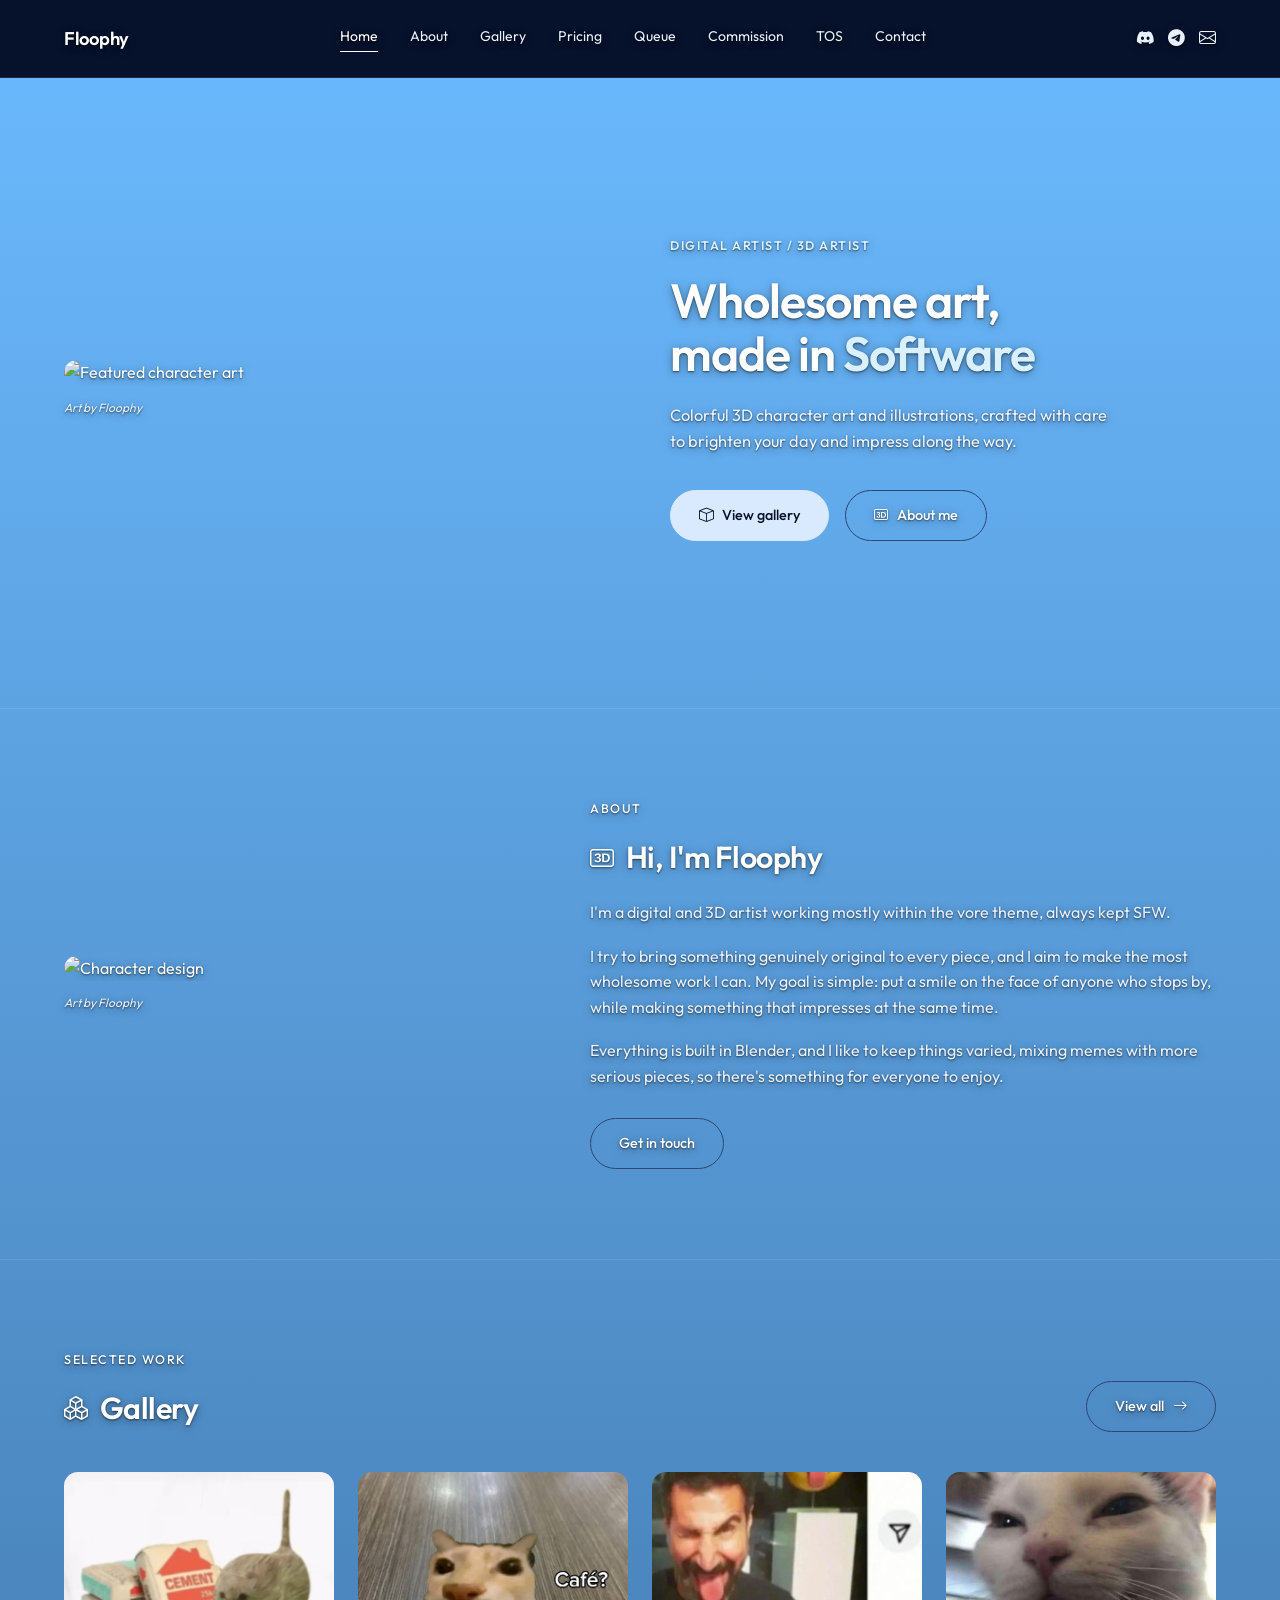
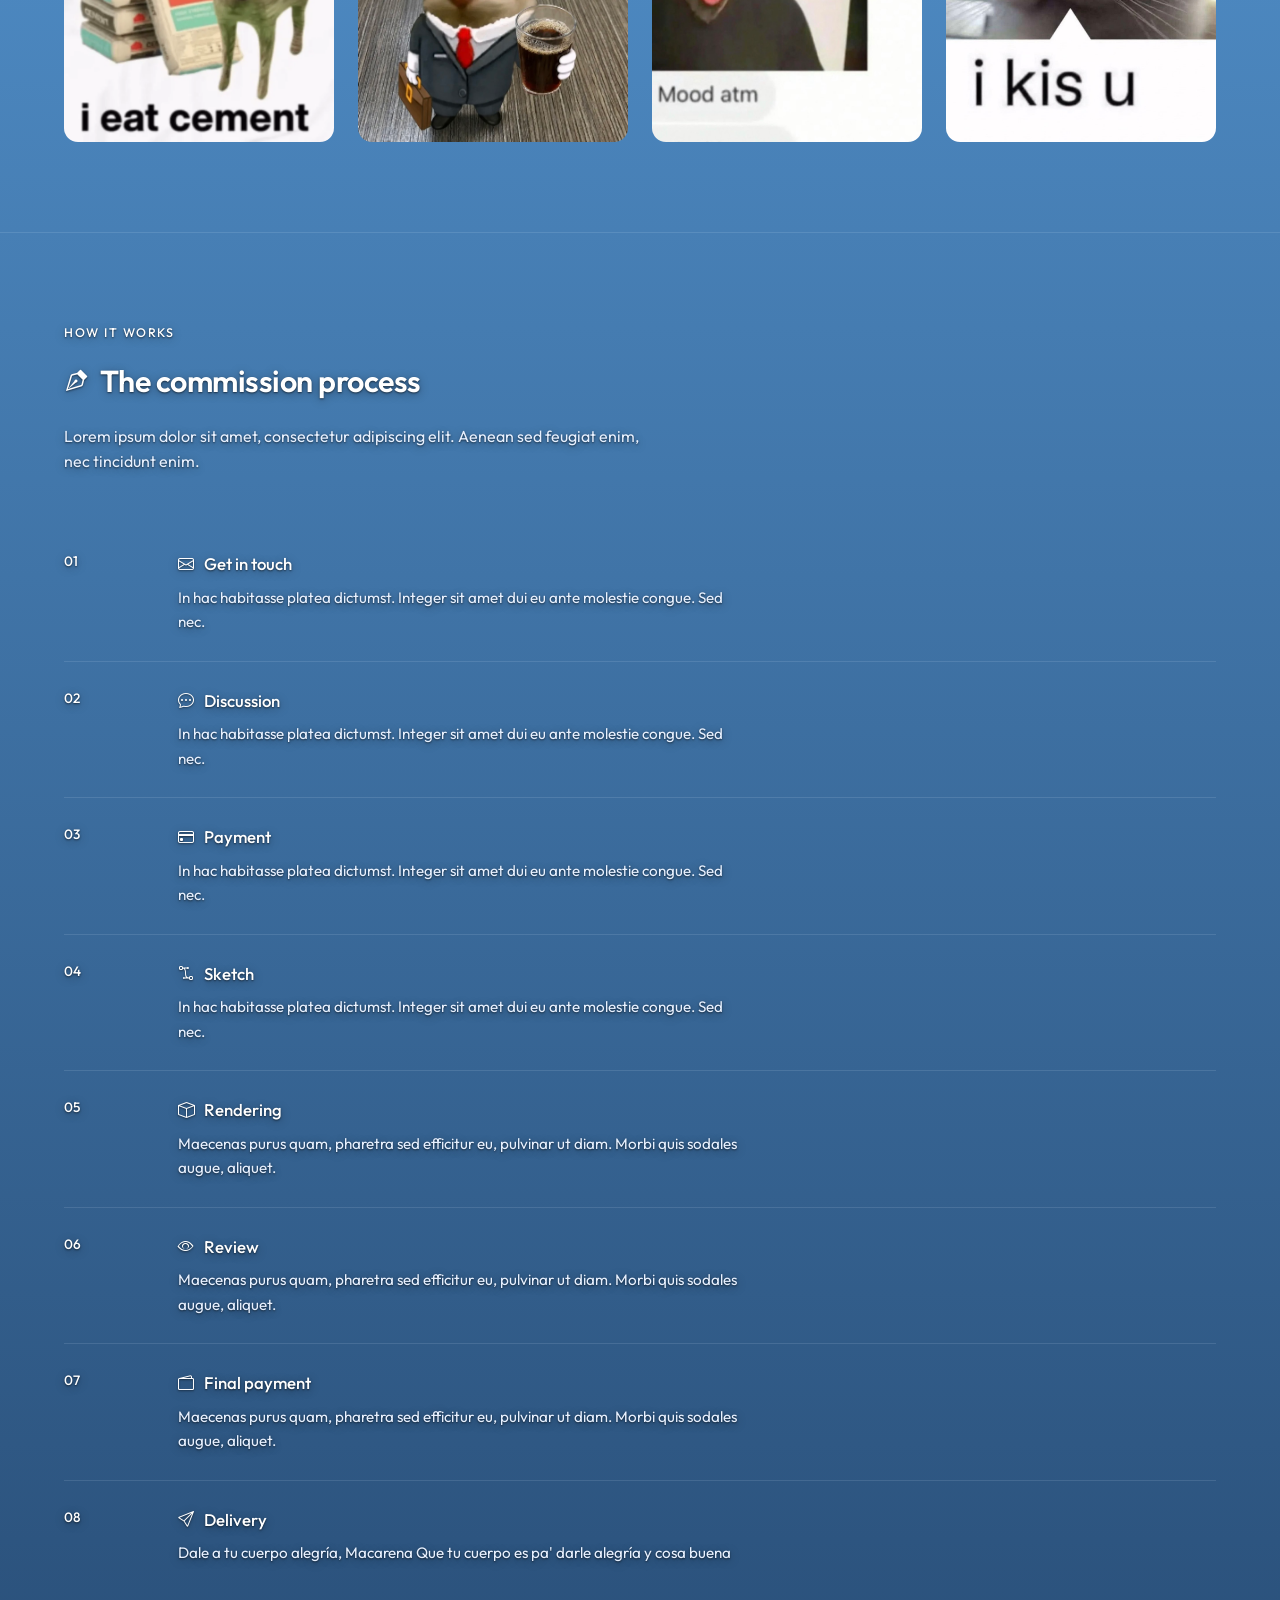
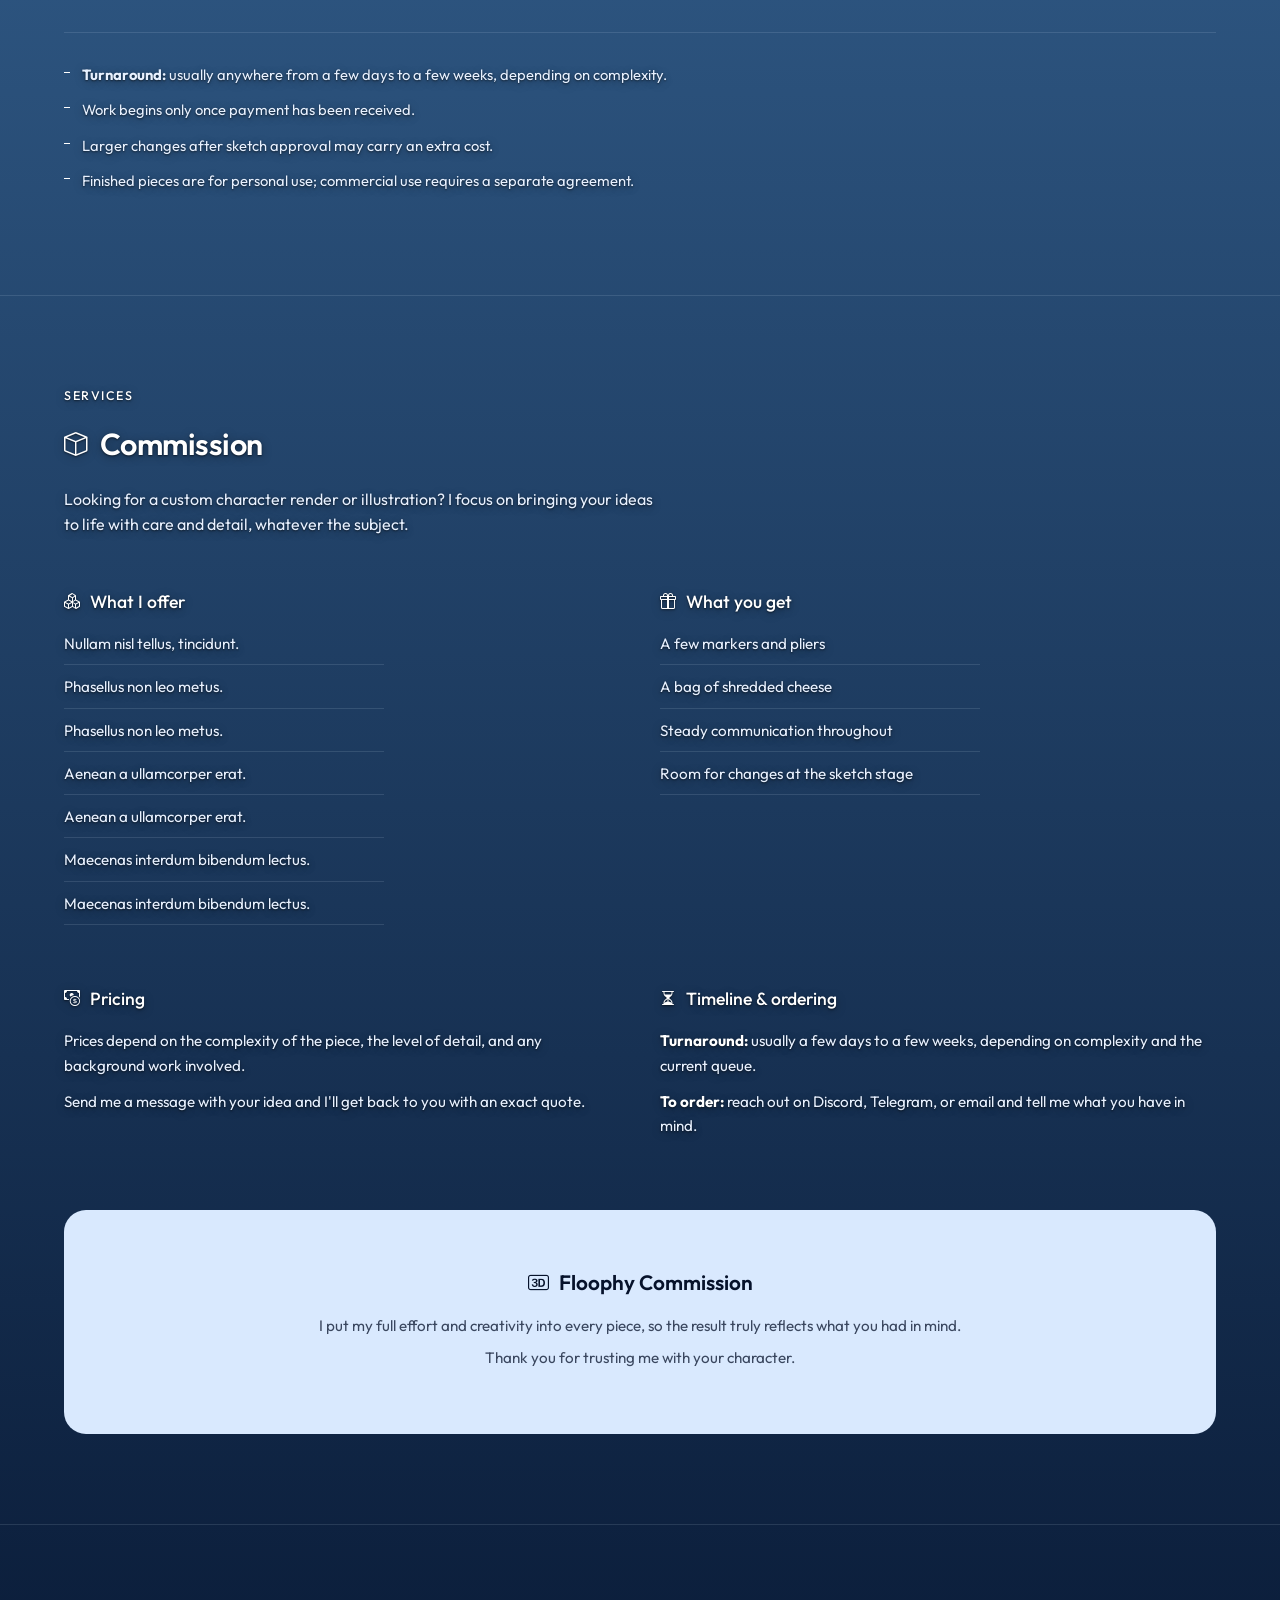
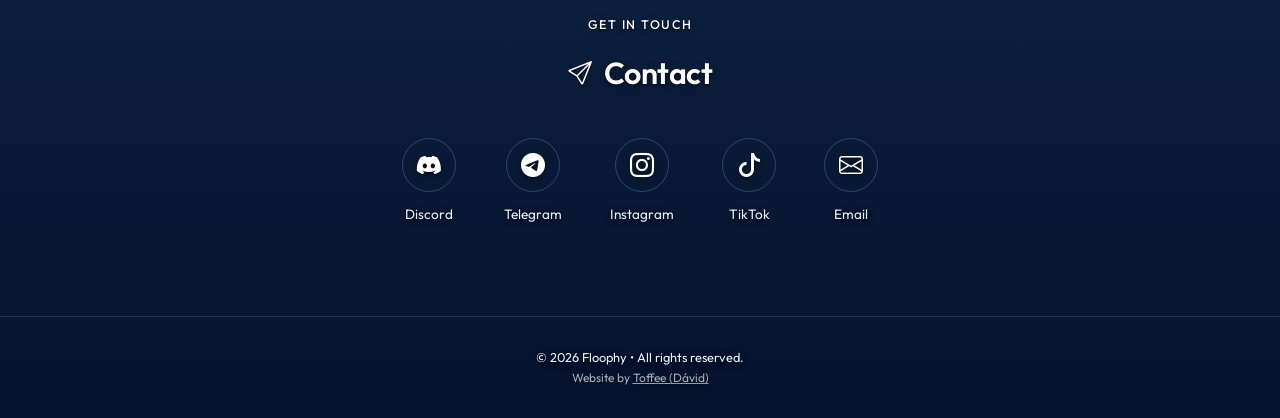
==== index.html @ da4ba575 "Add files via upload" ====
<!DOCTYPE html>
<html lang="en">

<head>
    <meta charset="UTF-8">
    <meta name="viewport" content="width=device-width, initial-scale=1.0">
    <title>Floophy | Digital Artist</title>
    <meta name="theme-color" content="#D9E9FE">
    <meta property="og:type" content="website">
    <meta property="og:url" content="https://floophy.hu/">
    <meta property="og:title" content="Floophy | Digital Artist">
    <meta property="og:description" content="Colorful, wholesome 3D character art made in Software.">
    <meta name="twitter:card" content="summary_large_image">
    <meta name="twitter:url" content="https://floophy.hu/">
    <meta name="twitter:title" content="Floophy | Digital Artist">
    <meta name="twitter:description" content="Colorful, wholesome 3D character art made in Blender.">
    <link href="https://fonts.googleapis.com/css2?family=Outfit:wght@300;400;500;600;700&display=swap" rel="stylesheet">
    <link rel="stylesheet" href="https://cdn.jsdelivr.net/npm/bootstrap-icons@1.11.1/font/bootstrap-icons.css">
    <link rel="stylesheet" href="style.css">
</head>

<body>

    <nav>
        <div class="nav-logo">
            <a href="#">Floophy</a>
        </div>

        <button class="mobile-menu-btn" id="menu-btn">
            <i class="bi bi-list"></i>
        </button>

        <div class="nav-links" id="nav-links">
            <a href="#home" class="active">Home</a>
            <a href="#about">About</a>
            <a href="gallery.html">Gallery</a>
            <a href="prices.html">Pricing</a>
            <a href="queue.html">Queue</a>
            <a href="#commission">Commission</a>
            <a href="tos.html">TOS</a>
            <a href="#contact">Contact</a>
        </div>

        <div class="nav-actions">
            <div class="nav-socials">
                <a href="https://discord.com/" target="_blank"><i class="bi bi-discord"></i></a>
                <a href="https://t.me/" target="_blank"><i class="bi bi-telegram"></i></a>
                <a href="mailto:hello@floophy.hu"><i class="bi bi-envelope"></i></a>
            </div>
        </div>
    </nav>

    <div class="hero" id="home">
        <div class="hero-left">
            <img src="https://placehold.co/640x800" alt="Featured character art" class="hero-img">
            <p class="credit">Art by Floophy</p>
        </div>
        <div class="hero-right">
            <div class="hero-eyebrow">Digital artist / 3D artist</div>
            <h1 class="hero-title">Wholesome art,<br>made in <span>Software</span></h1>
            <p class="hero-subtitle">Colorful 3D character art and illustrations, crafted with care to brighten your day
                and impress along the way.</p>
            <div class="btn-group">
                <a href="gallery.html" class="btn btn-primary"><i class="bi bi-box"></i> View gallery</a>
                <a href="#about" class="btn btn-outline"><i class="bi bi-badge-3d"></i> About me</a>
            </div>
        </div>
    </div>

    <section id="about">
        <div class="about-layout">
            <div class="about-img-container">
                <img src="https://placehold.co/520x650" alt="Character design" class="about-img">
                <p class="credit">Art by Floophy</p>
            </div>
            <div class="about-text">
                <div class="section-eyebrow">About</div>
                <h2 class="section-title"><i class="bi bi-badge-3d"></i> Hi, I'm Floophy</h2>
                <p>I'm a digital and 3D artist working mostly within the vore theme, always kept SFW.</p>
                <p>I try to bring something genuinely original to every piece, and I aim to make the most wholesome work
                    I can. My goal is simple: put a smile on the face of anyone who stops by, while making something
                    that impresses at the same time.</p>
                <p>Everything is built in Blender, and I like to keep things varied, mixing memes with more serious
                    pieces, so there's something for everyone to enjoy.</p>
                <a href="#contact" class="btn btn-outline">Get in touch</a>
            </div>
        </div>
    </section>

    <section id="gallery-preview">
        <div class="gallery-preview-header">
            <div>
                <div class="section-eyebrow">Selected work</div>
                <h2 class="section-title"><i class="bi bi-boxes"></i> Gallery</h2>
            </div>
            <a href="gallery.html" class="btn btn-outline">
                View all <i class="bi bi-arrow-right"></i>
            </a>
        </div>
        <div class="gallery-grid" id="preview-grid">
        </div>
    </section>

    <section id="commission">
        <div class="section-eyebrow">How it works</div>
        <h2 class="section-title"><i class="bi bi-vector-pen"></i> The commission process</h2>
        <p class="section-intro">Lorem ipsum dolor sit amet, consectetur adipiscing elit. Aenean sed feugiat enim, nec
            tincidunt enim. </p>

        <div class="process-list">
            <div class="process-row">
                <div class="process-num">01</div>
                <div>
                    <h3><i class="bi bi-envelope"></i> Get in touch</h3>
                    <p>In hac habitasse platea dictumst. Integer sit amet dui eu ante molestie congue. Sed nec.</p>
                </div>
            </div>
            <div class="process-row">
                <div class="process-num">02</div>
                <div>
                    <h3><i class="bi bi-chat-dots"></i> Discussion</h3>
                    <p>In hac habitasse platea dictumst. Integer sit amet dui eu ante molestie congue. Sed nec.</p>
                </div>
            </div>
            <div class="process-row">
                <div class="process-num">03</div>
                <div>
                    <h3><i class="bi bi-credit-card"></i> Payment</h3>
                    <p>In hac habitasse platea dictumst. Integer sit amet dui eu ante molestie congue. Sed nec.</p>
                </div>
            </div>
            <div class="process-row">
                <div class="process-num">04</div>
                <div>
                    <h3><i class="bi bi-bezier2"></i> Sketch</h3>
                    <p>In hac habitasse platea dictumst. Integer sit amet dui eu ante molestie congue. Sed nec.</p>
                </div>
            </div>
            <div class="process-row">
                <div class="process-num">05</div>
                <div>
                    <h3><i class="bi bi-box"></i> Rendering</h3>
                    <p>Maecenas purus quam, pharetra sed efficitur eu, pulvinar ut diam. Morbi quis sodales augue,
                        aliquet.</p>
                </div>
            </div>
            <div class="process-row">
                <div class="process-num">06</div>
                <div>
                    <h3><i class="bi bi-eye"></i> Review</h3>
                    <p>Maecenas purus quam, pharetra sed efficitur eu, pulvinar ut diam. Morbi quis sodales augue,
                        aliquet.</p>
                </div>
            </div>
            <div class="process-row">
                <div class="process-num">07</div>
                <div>
                    <h3><i class="bi bi-wallet2"></i> Final payment</h3>
                    <p>Maecenas purus quam, pharetra sed efficitur eu, pulvinar ut diam. Morbi quis sodales augue,
                        aliquet.</p>
                </div>
            </div>
            <div class="process-row">
                <div class="process-num">08</div>
                <div>
                    <h3><i class="bi bi-send"></i> Delivery</h3>
                    <p>Dale a tu cuerpo alegría, Macarena Que tu cuerpo es pa' darle alegría y cosa buena</p>
                </div>
            </div>
        </div>

        <ul class="note-list">
            <li><strong>Turnaround:</strong> usually anywhere from a few days to a few weeks, depending on complexity.
            </li>
            <li>Work begins only once payment has been received.</li>
            <li>Larger changes after sketch approval may carry an extra cost.</li>
            <li>Finished pieces are for personal use; commercial use requires a separate agreement.</li>
        </ul>
    </section>

    <section id="commission-details">
        <div class="section-eyebrow">Services</div>
        <h2 class="section-title"><i class="bi bi-box"></i> Commission</h2>
        <p class="section-intro">Looking for a custom character render or illustration? I focus on bringing your ideas
            to life with care and detail, whatever the subject.</p>

        <div class="services-grid">
            <div class="service-block">
                <h3><i class="bi bi-boxes"></i> What I offer</h3>
                <ul>
                    <li>Nullam nisl tellus, tincidunt. </li>
                    <li>Phasellus non leo metus.</li>
                    <li>Phasellus non leo metus.</li>
                    <li>Aenean a ullamcorper erat.</li>
                    <li>Aenean a ullamcorper erat.</li>
                    <li>Maecenas interdum bibendum lectus.</li>
                    <li>Maecenas interdum bibendum lectus.</li>
                </ul>
            </div>

            <div class="service-block">
                <h3><i class="bi bi-gift"></i> What you get</h3>
                <ul>
                    <li>A few markers and pliers</li>
                    <li>A bag of shredded cheese</li>
                    <li>Steady communication throughout</li>
                    <li>Room for changes at the sketch stage</li>
                </ul>
            </div>

            <div class="service-block">
                <h3><i class="bi bi-cash-coin"></i> Pricing</h3>
                <p>Prices depend on the complexity of the piece, the level of detail, and any background work involved.
                </p>
                <p>Send me a message with your idea and I'll get back to you with an exact quote.</p>
            </div>

            <div class="service-block">
                <h3><i class="bi bi-hourglass-split"></i> Timeline & ordering</h3>
                <p><strong>Turnaround:</strong> usually a few days to a few weeks, depending on complexity and the
                    current queue.</p>
                <p><strong>To order:</strong> reach out on Discord, Telegram, or email and tell me what you have in
                    mind.</p>
            </div>
        </div>

        <div class="outro-banner">
            <h3><i class="bi bi-badge-3d"></i> Floophy Commission</h3>
            <p>I put my full effort and creativity into every piece, so the result truly reflects what you had in mind.
            </p>
            <p>Thank you for trusting me with your character.</p>
        </div>
    </section>

    <section id="contact" class="contact-section">
        <div class="section-eyebrow">Get in touch</div>
        <h2 class="section-title"><i class="bi bi-send"></i> Contact</h2>
        <div class="social-grid">
            <a href="#" class="social-item">
                <div class="icon"><i class="bi bi-discord"></i></div>
                <span>Discord</span>
            </a>
            <a href="#" class="social-item">
                <div class="icon"><i class="bi bi-telegram"></i></div>
                <span>Telegram</span>
            </a>
            <a href="#" class="social-item">
                <div class="icon"><i class="bi bi-instagram"></i></div>
                <span>Instagram</span>
            </a>
            <a href="#" class="social-item">
                <div class="icon"><i class="bi bi-tiktok"></i></div>
                <span>TikTok</span>
            </a>
            <a href="mailto:hello@floophy.hu" class="social-item">
                <div class="icon"><i class="bi bi-envelope"></i></div>
                <span>Email</span>
            </a>
        </div>
    </section>

    <footer>
        &copy; 2026 Floophy &bull; All rights reserved.<br>
        <span style="font-size: 0.75rem; opacity: 0.7;">Website by <a href="https://website.kkdavid.top" target="_blank"
                style="text-decoration: underline;">Toffee (Dávid)</a></span>
    </footer>
    <script src="main.js"></script>
    <script src="home.js"></script>
</body>

</html>
---- style.css ----
header, section, footer, aside, nav, article, main {
    display: block;
}

:root {
    --bg-page: #06122B;
    --bg-raised: #0B193E;
    --bg-inverse: #D9E9FE;
    --text-main: #ffffff;
    --text-muted: #e8f1ff;
    --text-on-inverse: #06122B;
    --line: #2E4575;
    --line-soft: rgba(217, 233, 254, 0.12);
    --accent: #ffffff;
    --accent-hover: #A7BADA;
    --accent-soft: #ffffff;
    --accent-soft-2: #2564CD;
    --accent-tertiary: #7492E8;
    --navy: #D9E9FE;
    --navy-deep: #A7BADA;
    --status-waiting: #e8f1ff;
    --status-sketch: #ffffff;
    --status-color: #e8f1ff;
    --status-done: #ffffff;
}

* {
    margin: 0;
    padding: 0;
    box-sizing: border-box;
    font-family: 'Outfit', sans-serif;
}

html {
    scroll-behavior: smooth;
    scroll-padding-top: 100px;
    overflow-x: clip;
}

body {
    background: linear-gradient(to bottom, #6bbaff 0%, #04122c 100%);
    color: var(--text-main);
    line-height: 1.6;
    overflow-x: clip;
    display: flex;
    flex-direction: column;
    min-height: 100vh;
    text-shadow: 0 1px 2px rgba(0, 0, 0, 0.55), 0 2px 10px rgba(0, 0, 0, 0.35);
}

img {
    max-width: 100%;
    height: auto;
}

a {
    text-decoration: none;
    color: inherit;
    transition: 0.25s;
}

nav {
    display: flex;
    justify-content: space-between;
    align-items: center;
    padding: 24px 5%;
    position: sticky;
    top: 0;
    z-index: 1000;
    background-color: var(--bg-page);
    border-bottom: 1px solid var(--line-soft);
    transition: transform 0.3s ease-in-out, background-color 0.25s ease;
}

.nav-hidden {
    transform: translateY(-100%);
}

.nav-logo {
    font-size: 1.15rem;
    font-weight: 600;
    letter-spacing: -0.3px;
    color: var(--text-main);
}

.nav-links {
    display: flex;
    gap: 32px;
    font-size: 0.88rem;
    align-items: center;
}

.nav-links a {
    color: var(--text-muted);
    padding-bottom: 4px;
    border-bottom: 1px solid transparent;
}

.nav-links a:hover, .nav-links a.active {
    color: var(--text-main);
    border-bottom-color: var(--accent);
}

.nav-actions {
    display: flex;
    align-items: center;
    gap: 18px;
}

.nav-socials {
    display: flex;
    gap: 14px;
}

.nav-socials a {
    color: var(--text-muted);
    font-size: 1.05rem;
}

.nav-socials a:hover {
    color: var(--accent);
}

.mobile-menu-btn {
    display: none;
    background: transparent;
    border: none;
    color: var(--text-main);
    font-size: 1.7rem;
    cursor: pointer;
}

.hero {
    display: flex;
    align-items: center;
    justify-content: space-between;
    gap: 60px;
    padding: 90px 5% 100px;
    min-height: 70vh;
}

.hero-left, .hero-right {
    flex: 1;
}

.hero-right {
    order: 2;
}

.hero-img {
    width: 100%;
    border-radius: 18px;
    display: block;
}

.credit {
    font-size: 0.75rem;
    color: var(--text-muted);
    margin-top: 12px;
    font-style: italic;
}

.hero-eyebrow {
    font-size: 0.78rem;
    letter-spacing: 1.5px;
    text-transform: uppercase;
    color: #d9f0ff;
    margin-bottom: 18px;
    font-weight: 600;
}

.hero-title {
    font-size: 3rem;
    font-weight: 600;
    letter-spacing: -1px;
    line-height: 1.1;
    color: var(--text-main);
    margin-bottom: 22px;
}

.hero-title span {
    color: #d9f0ff;
}

.hero-subtitle {
    font-size: 1.02rem;
    color: #f0f6ff;
    max-width: 440px;
    margin-bottom: 36px;
}

.btn-group {
    display: flex;
    gap: 16px;
}

.btn {
    padding: 13px 28px;
    border-radius: 30px;
    font-weight: 500;
    cursor: pointer;
    transition: 0.25s;
    display: inline-flex;
    align-items: center;
    gap: 9px;
    font-size: 0.9rem;
}

.btn-primary {
    background-color: var(--bg-inverse);
    color: var(--text-on-inverse);
    border: 1px solid var(--bg-inverse);
    text-shadow: none;
}

.btn-primary:hover {
    background-color: var(--accent-soft-2);
    border-color: var(--accent-soft-2);
    color: #fff;
    text-shadow: none;
}

.btn-outline {
    background-color: transparent;
    color: var(--text-main);
    border: 1px solid var(--line);
}

.btn-outline:hover {
    border-color: var(--accent);
    color: var(--accent);
}

section {
    padding: 90px 5%;
    border-top: 1px solid var(--line-soft);
}

.section-eyebrow {
    font-size: 0.78rem;
    letter-spacing: 1.5px;
    text-transform: uppercase;
    color: var(--accent);
    margin-bottom: 14px;
    font-weight: 500;
}

.section-title {
    font-size: 1.9rem;
    font-weight: 600;
    letter-spacing: -0.5px;
    margin-bottom: 18px;
    color: var(--text-main);
    display: flex;
    align-items: center;
    gap: 12px;
}

.section-title i {
    color: var(--accent);
    font-size: 1.5rem;
}

.section-intro {
    color: var(--text-muted);
    max-width: 600px;
    margin-bottom: 50px;
}

.about-layout {
    display: grid;
    grid-template-columns: 0.85fr 1.15fr;
    gap: 64px;
    align-items: center;
}

.about-img {
    width: 100%;
    border-radius: 18px;
    display: block;
}

.about-text p {
    margin-bottom: 18px;
    color: var(--text-muted);
}

.about-text p:last-of-type {
    margin-bottom: 28px;
}

.gallery-header {
    padding: 90px 5% 30px;
}

.gallery-header h1 {
    font-size: 2.4rem;
    font-weight: 600;
    letter-spacing: -1px;
    margin-bottom: 12px;
    color: var(--text-main);
    display: flex;
    align-items: center;
    gap: 14px;
}

.gallery-header h1 i {
    color: var(--accent);
    font-size: 1.9rem;
}

.gallery-header p {
    color: var(--text-muted);
    max-width: 560px;
}

.gallery-preview-header {
    display: flex;
    justify-content: space-between;
    align-items: flex-end;
    margin-bottom: 40px;
    flex-wrap: wrap;
    gap: 20px;
}

.gallery-preview-header .section-title {
    margin-bottom: 0;
}

.gallery-grid {
    display: grid;
    grid-template-columns: repeat(4, 1fr);
    gap: 24px;
}

.gallery-item {
    position: relative;
    border-radius: 14px;
    overflow: hidden;
    aspect-ratio: 1 / 1;
    cursor: pointer;
}

.gallery-item img {
    width: 100%;
    height: 100%;
    object-fit: cover;
    transition: 0.4s ease;
}

.gallery-item .overlay {
    position: absolute;
    inset: 0;
    background: linear-gradient(to top, rgba(6,18,43,0.82) 0%, transparent 50%);
    display: flex;
    flex-direction: column;
    justify-content: flex-end;
    padding: 16px;
    opacity: 0;
    transition: 0.25s ease;
}

.gallery-item .overlay span {
    font-size: 0.82rem;
    color: #fff;
    font-weight: 500;
}

.gallery-item .overlay i {
    color: var(--accent-soft);
    font-size: 0.72rem;
    font-style: normal;
}

.gallery-item:hover img {
    transform: scale(1.06);
}

.gallery-item:hover .overlay {
    opacity: 1;
}

.process-list {
    display: flex;
    flex-direction: column;
    margin-top: 10px;
}

.process-row {
    display: grid;
    grid-template-columns: 90px 1fr;
    gap: 24px;
    padding: 26px 0;
    border-top: 1px solid var(--line-soft);
}

.process-row:first-child {
    border-top: none;
}

.process-num {
    font-size: 0.85rem;
    color: var(--accent);
    font-weight: 500;
}

.process-row h3 {
    font-size: 1.05rem;
    font-weight: 500;
    color: var(--text-main);
    margin-bottom: 8px;
    display: flex;
    align-items: center;
    gap: 10px;
}

.process-row h3 i {
    color: var(--accent);
    font-size: 1rem;
}

.process-row p {
    color: var(--text-muted);
    font-size: 0.95rem;
    max-width: 560px;
}

.note-list {
    margin-top: 40px;
    padding-top: 30px;
    border-top: 1px solid var(--line-soft);
}

.note-list li {
    color: var(--text-muted);
    font-size: 0.92rem;
    margin-bottom: 12px;
    list-style: none;
    padding-left: 18px;
    position: relative;
}

.note-list li::before {
    content: "";
    position: absolute;
    left: 0;
    top: 9px;
    width: 6px;
    height: 1px;
    background-color: var(--accent);
}

.services-grid {
    display: grid;
    grid-template-columns: repeat(2, 1fr);
    gap: 50px 40px;
    margin-top: 10px;
}

.span-2 {
    grid-column: span 2;
}

.service-block h3 {
    color: var(--text-main);
    margin-bottom: 16px;
    font-size: 1.1rem;
    font-weight: 500;
    display: flex;
    align-items: center;
    gap: 10px;
}

.service-block h3 i {
    color: var(--accent);
    font-size: 1rem;
}

.service-block p {
    color: var(--text-muted);
    margin-bottom: 12px;
    font-size: 0.95rem;
}

.service-block strong {
    color: var(--text-main);
}

.service-block ul {
    list-style: none;
}

.service-block ul li {
    color: var(--text-muted);
    margin-bottom: 10px;
    font-size: 0.95rem;
    display: flex;
    justify-content: space-between;
    max-width: 320px;
    border-bottom: 1px solid var(--line-soft);
    padding-bottom: 8px;
}

.service-block ul li strong {
    color: var(--text-main);
}

.outro-banner {
    background-color: var(--bg-inverse);
    padding: 56px;
    border-radius: 22px;
    margin-top: 60px;
    text-align: center;
    text-shadow: none;
}

.outro-banner h3 {
    color: var(--text-on-inverse);
    margin-bottom: 14px;
    font-size: 1.3rem;
    font-weight: 600;
    display: flex;
    align-items: center;
    justify-content: center;
    gap: 10px;
}

.outro-banner p {
    color: var(--text-on-inverse);
    opacity: 0.75;
    margin-bottom: 8px;
    font-size: 0.95rem;
}

.contact-section {
    text-align: center;
}

.contact-section .section-title {
    justify-content: center;
}

.social-grid {
    display: flex;
    justify-content: center;
    gap: 48px;
    flex-wrap: wrap;
    margin-top: 40px;
}

.social-item {
    display: flex;
    flex-direction: column;
    align-items: center;
    gap: 12px;
}

.social-item .icon {
    width: 54px;
    height: 54px;
    border-radius: 50%;
    border: 1px solid var(--line);
    display: flex;
    align-items: center;
    justify-content: center;
    font-size: 1.5rem;
    color: var(--text-main);
    transition: 0.25s;
}

.social-item span {
    font-size: 0.85rem;
    color: var(--text-muted);
}

.social-item:hover .icon {
    border-color: var(--accent);
    color: var(--accent);
}

footer {
    text-align: center;
    padding: 30px;
    font-size: 0.8rem;
    color: var(--text-muted);
    margin-top: auto;
    border-top: 1px solid var(--line-soft);
}

.waitlist-list {
    display: flex;
    flex-direction: column;
    max-width: 760px;
    margin: 0 auto;
}

.waitlist-item {
    display: flex;
    justify-content: space-between;
    align-items: center;
    flex-wrap: wrap;
    gap: 15px;
    padding: 22px 0;
    border-top: 1px solid var(--line-soft);
}

.waitlist-item:first-child {
    border-top: none;
}

.waitlist-info h3 {
    color: var(--text-main);
    margin-bottom: 4px;
    font-size: 1.05rem;
    font-weight: 500;
}

.waitlist-info p {
    color: var(--text-muted);
    font-size: 0.92rem;
}

.waitlist-status {
    padding: 7px 16px;
    border-radius: 30px;
    font-size: 0.8rem;
    font-weight: 500;
    display: flex;
    align-items: center;
    gap: 7px;
    border: 1px solid currentColor;
}

.status-waiting { color: var(--status-waiting); }
.status-sketching { color: var(--status-sketch); }
.status-coloring { color: var(--status-color); }
.status-done { color: var(--status-done); }

.empty-state {
    text-align: center;
    padding: 70px 20px;
    border-top: 1px solid var(--line-soft);
}

.empty-state i {
    font-size: 2.4rem;
    color: var(--text-muted);
    margin-bottom: 16px;
    display: block;
}

.empty-state h3 {
    color: var(--text-main);
    margin-bottom: 8px;
    font-size: 1.1rem;
    font-weight: 500;
}

.empty-state p {
    color: var(--text-muted);
    font-size: 0.92rem;
}

@media (max-width: 900px) {
    .mobile-menu-btn {
        display: block;
    }

    .nav-socials {
        display: none;
    }

    .nav-links {
        position: absolute;
        top: 100%;
        left: 0;
        width: 100%;
        background-color: var(--bg-page);
        border-bottom: 1px solid var(--line-soft);
        flex-direction: column;
        gap: 18px;
        padding: 24px 0;
        text-align: center;
        opacity: 0;
        visibility: hidden;
        transform: translateY(-12px);
        transition: opacity 0.25s ease, transform 0.25s ease, visibility 0.25s;
    }

    .nav-links.active {
        opacity: 1;
        visibility: visible;
        transform: translateY(0);
    }

    .hero {
        flex-direction: column-reverse;
        text-align: center;
        padding-top: 50px;
    }

    .hero-title {
        font-size: 2.2rem;
    }

    .hero-subtitle {
        margin: 0 auto 32px auto;
    }

    .btn-group {
        justify-content: center;
        flex-wrap: wrap;
    }

    .about-layout {
        grid-template-columns: 1fr;
        text-align: center;
    }

    .gallery-grid {
        grid-template-columns: repeat(2, 1fr);
    }

    .process-row {
        grid-template-columns: 1fr;
        gap: 8px;
    }

    .services-grid {
        grid-template-columns: 1fr;
        gap: 36px;
    }

    .span-2 {
        grid-column: 1;
    }

    .service-block ul li {
        max-width: none;
    }
}

@media (max-width: 600px) {
    .gallery-grid {
        grid-template-columns: 1fr;
    }

    .gallery-header h1 {
        font-size: 1.7rem;
    }

    .outro-banner {
        padding: 36px 24px;
    }
}
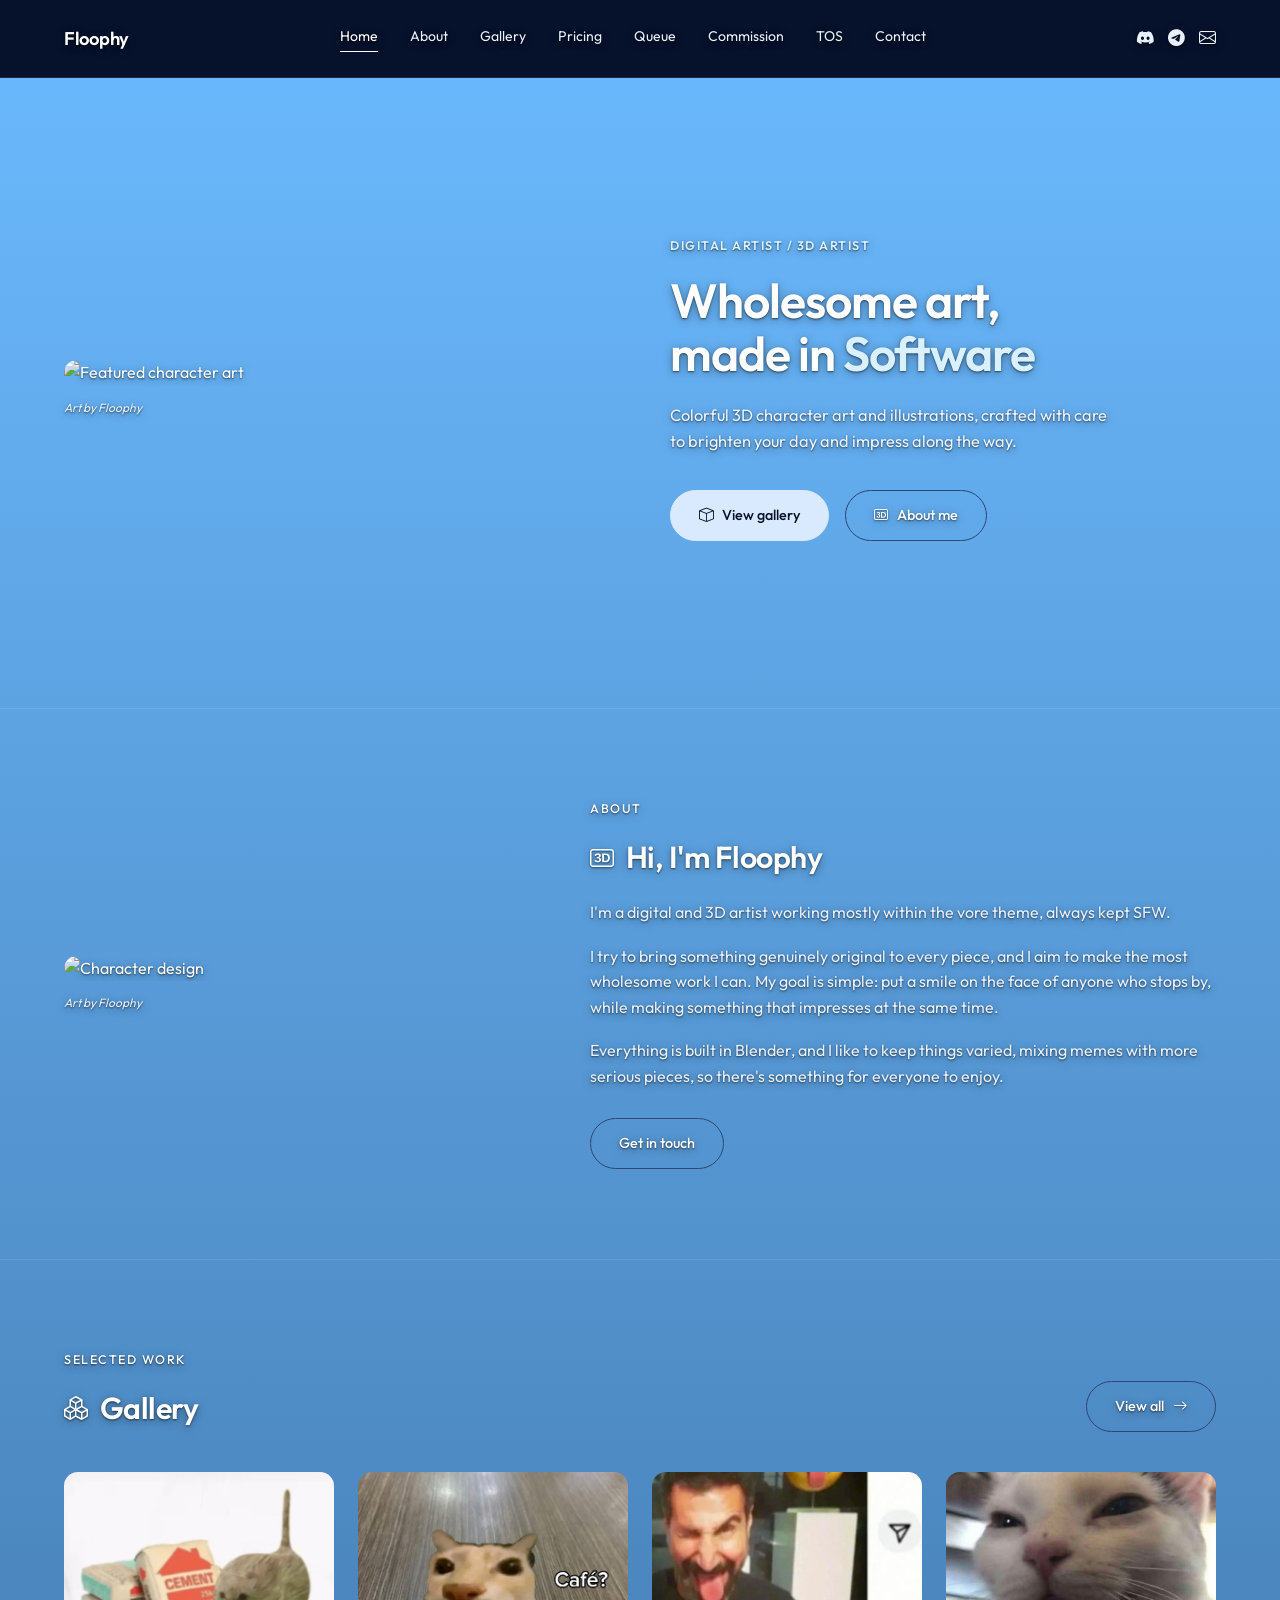
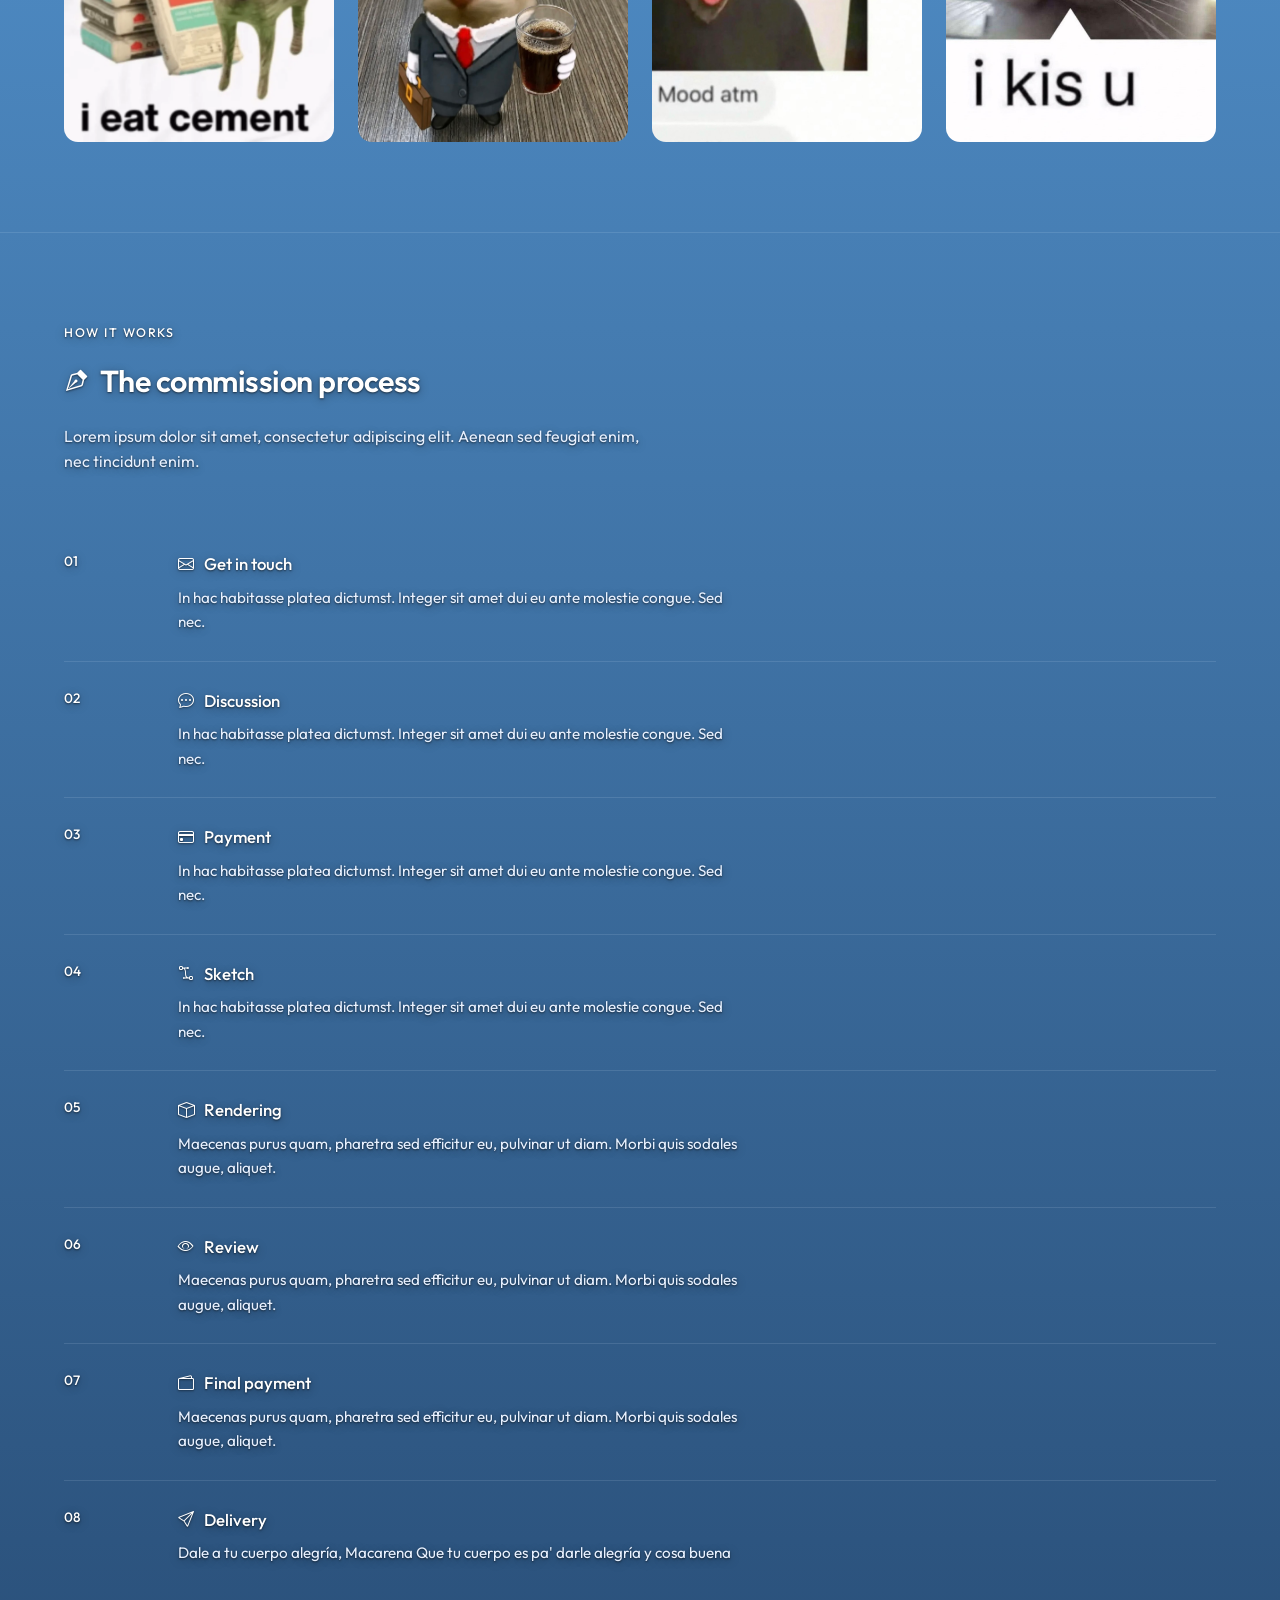
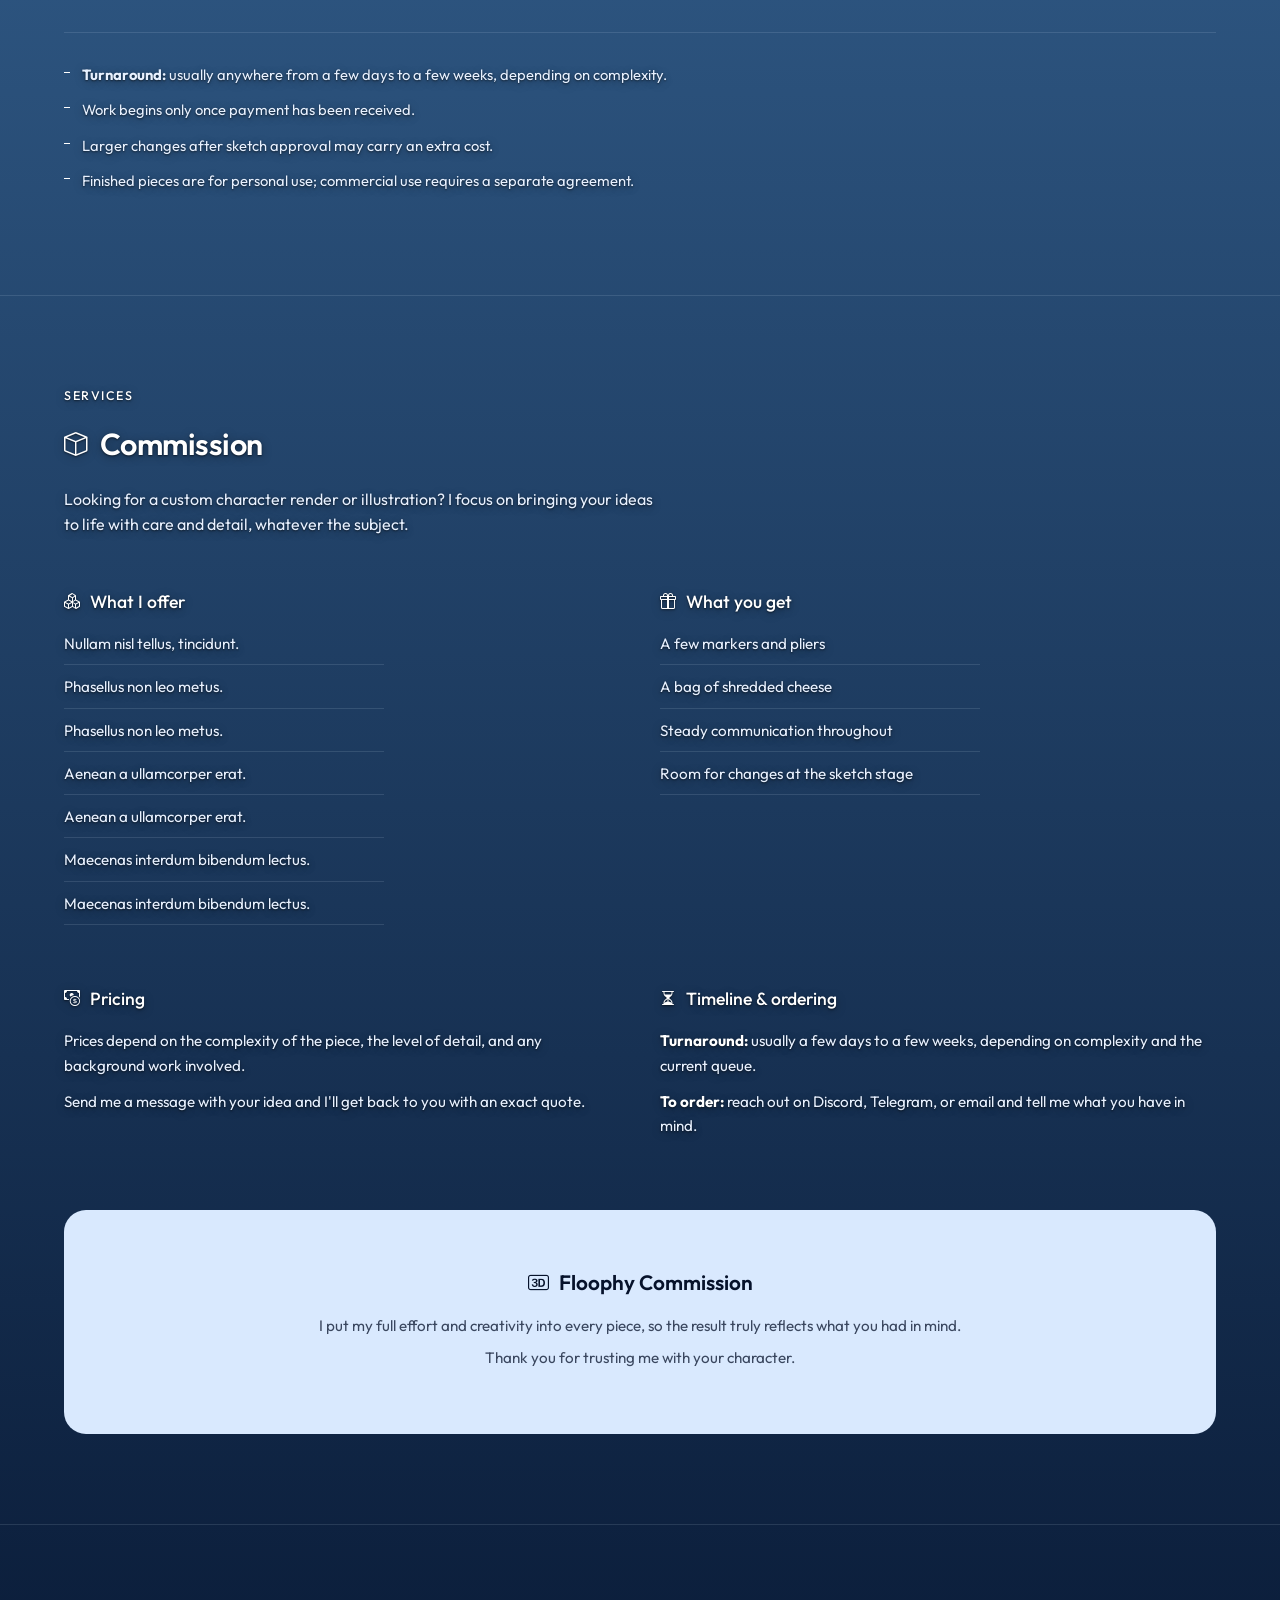
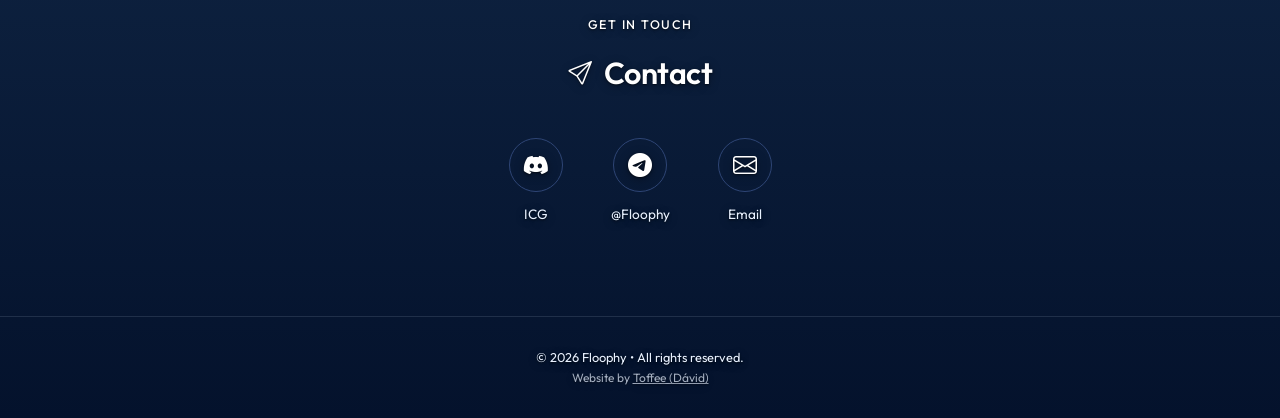
==== commit 8c1a4d2a: "Add files via upload" ====
--- a/index.html
+++ b/index.html
@@ -44,7 +44,7 @@
         <div class="nav-actions">
             <div class="nav-socials">
                 <a href="https://discord.com/" target="_blank"><i class="bi bi-discord"></i></a>
-                <a href="https://t.me/" target="_blank"><i class="bi bi-telegram"></i></a>
+                <a href="https://t.me/Floophy" target="_blank"><i class="bi bi-telegram"></i></a>
                 <a href="mailto:hello@floophy.hu"><i class="bi bi-envelope"></i></a>
             </div>
         </div>
@@ -238,19 +238,11 @@
         <div class="social-grid">
             <a href="#" class="social-item">
                 <div class="icon"><i class="bi bi-discord"></i></div>
-                <span>Discord</span>
-            </a>
-            <a href="#" class="social-item">
+                <span>ICG</span>
+            </a>
+            <a href="https://t.me/Floophy" target="_blank" class="social-item">
                 <div class="icon"><i class="bi bi-telegram"></i></div>
-                <span>Telegram</span>
-            </a>
-            <a href="#" class="social-item">
-                <div class="icon"><i class="bi bi-instagram"></i></div>
-                <span>Instagram</span>
-            </a>
-            <a href="#" class="social-item">
-                <div class="icon"><i class="bi bi-tiktok"></i></div>
-                <span>TikTok</span>
+                <span>@Floophy</span>
             </a>
             <a href="mailto:hello@floophy.hu" class="social-item">
                 <div class="icon"><i class="bi bi-envelope"></i></div>
